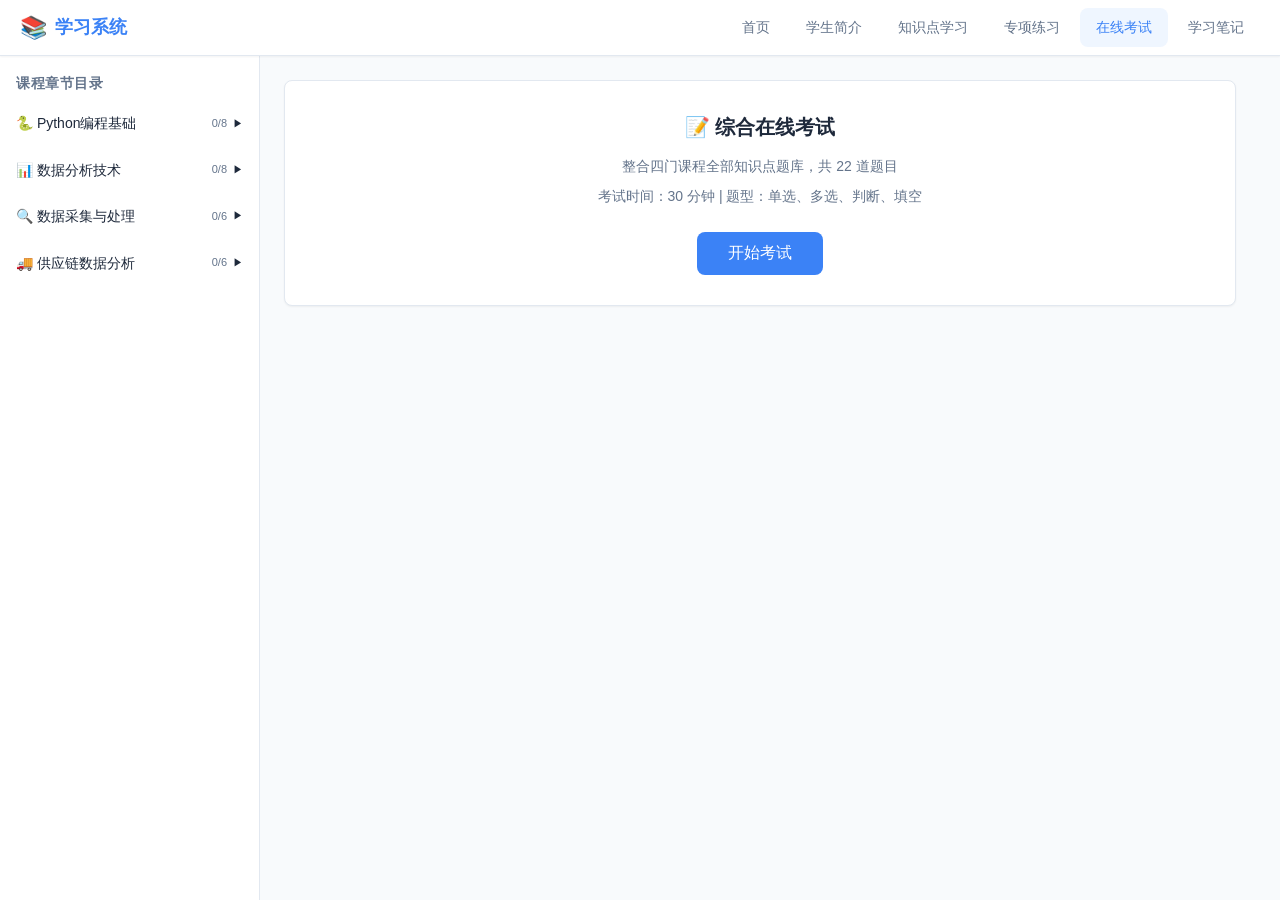
==== exam.html @ d128a082 "重构为多页面架构：每个按钮对应独立HTML页面 - 6个独立页面：首页/学生简介/知识点学习/专项练习/在线考试/学习笔记 - 共享 style.css + common.js，localStorag" ====
<!DOCTYPE html>
<html lang="zh-CN">
<head>
<meta charset="UTF-8">
<meta name="viewport" content="width=device-width, initial-scale=1.0">
<title>在线考试 - 学生学习系统</title>
<link rel="stylesheet" href="style.css">
</head>
<body data-page="exam">

<nav class="navbar">
  <div class="logo"><a href="index.html"><span>&#x1F4DA;</span> 学习系统</a></div>
  <button class="menu-toggle" id="menuToggle">&#x2630;</button>
  <ul class="nav-links" id="navLinks">
    <li><a href="index.html" data-page="home">首页</a></li>
    <li><a href="profile.html" data-page="profile">学生简介</a></li>
    <li><a href="learning.html" data-page="learning">知识点学习</a></li>
    <li><a href="practice.html" data-page="practice">专项练习</a></li>
    <li><a href="exam.html" data-page="exam">在线考试</a></li>
    <li><a href="notes.html" data-page="notes">学习笔记</a></li>
  </ul>
</nav>

<div class="page-wrapper">
  <aside class="sidebar" id="sidebar">
    <div class="sidebar-title">课程章节目录</div>
    <div class="course-group" id="sidebarCourses"></div>
  </aside>
  <div class="sidebar-overlay" id="sidebarOverlay"></div>
  <main class="main-content">
    <div id="examContent"></div>
  </main>
</div>

<button id="mobileSidebarBtn">&#x2630; 目录</button>

<script src="common.js"></script>
<script>
// 生成考试题目（随机打乱）
var examQuestions = [];
for (var course in quizData) {
  quizData[course].forEach(function(q) { examQuestions.push({q: q, course: course}); });
}
for (var i = examQuestions.length - 1; i > 0; i--) {
  var j = Math.floor(Math.random() * (i + 1));
  var tmp = examQuestions[i]; examQuestions[i] = examQuestions[j]; examQuestions[j] = tmp;
}

var examState = {
  started: false,
  submitted: false,
  timeLeft: 1800,
  answers: {},
  currentQ: 0,
  timer: null
};

function renderExam() {
  var container = document.getElementById('examContent');

  if (!examState.started) {
    var historyHtml = '';
    var examHistory = getState('examHistory', []);
    if (examHistory.length > 0) {
      historyHtml = '<div style="margin-top:20px;text-align:left;"><h4>历史成绩记录</h4><table class="data-table"><tr><th>日期</th><th>得分</th><th>正确/总题</th></tr>';
      examHistory.slice(-5).reverse().forEach(function(h) {
        historyHtml += '<tr><td>' + h.date + '</td><td>' + h.score + '分</td><td>' + h.correct + '/' + h.total + '</td></tr>';
      });
      historyHtml += '</table></div>';
    }
    container.innerHTML = '<div class="card exam-header"><h2>📝 综合在线考试</h2><p>整合四门课程全部知识点题库，共 ' + examQuestions.length + ' 道题目</p><p style="color:var(--text-secondary);">考试时间：30 分钟 | 题型：单选、多选、判断、填空</p><button class="btn btn-primary" style="margin-top:16px;font-size:16px;padding:10px 30px;" onclick="startExam()">开始考试</button>' + historyHtml + '</div>';
    return;
  }

  if (examState.submitted) {
    showExamResult(container);
    return;
  }

  // 答题中
  var qIdx = examState.currentQ;
  var q = examQuestions[qIdx].q;
  container.innerHTML = '<div class="card"><div style="display:flex;justify-content:space-between;align-items:center;"><h3>在线考试中...</h3><div class="timer" id="examTimer">' + formatTime(examState.timeLeft) + '</div></div></div>' +
    '<div class="quiz-card" id="exam-quiz-' + qIdx + '">' +
      '<div class="q-header"><span class="q-num">第' + (qIdx+1) + '题 / 共' + examQuestions.length + '题</span>' +
      '<span class="q-type tag ' + (q.type==='single'?'tag-blue':q.type==='multi'?'tag-yellow':q.type==='judge'?'tag-green':'tag-red') + '">' +
      (q.type==='single'?'单选题':q.type==='multi'?'多选题':q.type==='judge'?'判断题':'填空题') + '</span></div>' +
      '<div class="q-text">' + q.q + '</div>' +
      renderExamOptions(q, qIdx) +
    '</div>' +
    '<div class="exam-nav">' +
      '<button class="btn btn-outline" onclick="prevExamQ()"' + (qIdx === 0 ? ' disabled' : '') + '>← 上一题</button>' +
      '<span class="q-indicator">' + (qIdx+1) + ' / ' + examQuestions.length + '</span>' +
      '<button class="btn btn-outline" onclick="nextExamQ()">' + (qIdx === examQuestions.length - 1 ? '提交试卷' : '下一题 →') + '</button>' +
    '</div>' +
    '<button class="btn btn-danger" style="width:100%;margin-top:12px;" onclick="submitExam()">提交试卷</button>';
  restoreExamUI(q, qIdx);
}

function renderExamOptions(q, qIdx) {
  var h = '';
  if (q.type === 'single') {
    q.options.forEach(function(opt, j) { h += '<label class="option" id="exam-opt-' + qIdx + '-' + j + '" onclick="selectExamSingle(' + qIdx + ', ' + j + ')"><input type="radio" name="exam-q' + qIdx + '" value="' + j + '" style="margin-right:8px;">' + String.fromCharCode(65+j) + '. ' + opt + '</label>'; });
  } else if (q.type === 'multi') {
    q.options.forEach(function(opt, j) { h += '<label class="option" id="exam-opt-' + qIdx + '-' + j + '" onclick="selectExamMulti(' + qIdx + ', ' + j + ')"><input type="checkbox" name="exam-q' + qIdx + '" value="' + j + '" style="margin-right:8px;">' + String.fromCharCode(65+j) + '. ' + opt + '</label>'; });
  } else if (q.type === 'judge') {
    h += '<label class="option" id="exam-opt-' + qIdx + '-0" onclick="selectExamSingle(' + qIdx + ', 0)"><input type="radio" name="exam-q' + qIdx + '" value="0" style="margin-right:8px;">正确</label><label class="option" id="exam-opt-' + qIdx + '-1" onclick="selectExamSingle(' + qIdx + ', 1)"><input type="radio" name="exam-q' + qIdx + '" value="1" style="margin-right:8px;">错误</label>';
  } else {
    h += '<input type="text" id="exam-fill-' + qIdx + '" placeholder="请输入答案..." style="width:100%;padding:10px;border:1px solid var(--border);border-radius:var(--radius);font-size:14px;">';
  }
  return h;
}

function selectExamSingle(qIdx, optIdx) {
  examState.answers[qIdx] = optIdx;
  var card = document.getElementById('exam-quiz-' + qIdx);
  if (card) { var opts = card.querySelectorAll('.option'); for (var i = 0; i < opts.length; i++) opts[i].classList.remove('selected'); }
  var o = document.getElementById('exam-opt-' + qIdx + '-' + optIdx);
  if (o) o.classList.add('selected');
}

function selectExamMulti(qIdx, optIdx) {
  if (!examState.answers[qIdx]) examState.answers[qIdx] = [];
  var arr = examState.answers[qIdx];
  var idx = arr.indexOf(optIdx);
  if (idx > -1) arr.splice(idx, 1); else arr.push(optIdx);
  document.getElementById('exam-opt-' + qIdx + '-' + optIdx).classList.toggle('selected');
}

function saveExamAnswer(qIdx) {
  var q = examQuestions[qIdx].q;
  if (q.type === 'fill') { var input = document.getElementById('exam-fill-' + qIdx); examState.answers[qIdx] = input ? input.value.trim() : ''; }
  else if (q.type === 'multi') { var cb = document.querySelectorAll('input[name="exam-q' + qIdx + '"]:checked'); examState.answers[qIdx] = Array.from(cb).map(function(c) { return parseInt(c.value); }); }
  else { var sel = document.querySelector('input[name="exam-q' + qIdx + '"]:checked'); examState.answers[qIdx] = sel ? parseInt(sel.value) : null; }
}

function restoreExamUI(q, qIdx) {
  if (examState.answers[qIdx] === undefined || examState.answers[qIdx] === null) return;
  if (q.type === 'multi') {
    (examState.answers[qIdx] || []).forEach(function(v) { document.getElementById('exam-opt-' + qIdx + '-' + v).classList.add('selected'); });
  } else if (q.type === 'fill') {
    var input = document.getElementById('exam-fill-' + qIdx); if (input) input.value = examState.answers[qIdx];
  } else {
    document.getElementById('exam-opt-' + qIdx + '-' + examState.answers[qIdx]).classList.add('selected');
  }
}

function startExam() {
  examState.started = true;
  examState.submitted = false;
  examState.answers = {};
  examState.timeLeft = 1800;
  examState.currentQ = 0;
  if (examState.timer) clearInterval(examState.timer);
  examState.timer = setInterval(function() {
    examState.timeLeft--;
    var el = document.getElementById('examTimer'); if (el) el.textContent = formatTime(examState.timeLeft);
    if (examState.timeLeft <= 300 && el) el.style.color = 'var(--danger)';
    if (examState.timeLeft <= 0) { clearInterval(examState.timer); submitExam(); }
  }, 1000);
  renderExam();
}

function nextExamQ() {
  saveExamAnswer(examState.currentQ);
  if (examState.currentQ === examQuestions.length - 1) { submitExam(); return; }
  examState.currentQ++;
  renderExam();
}

function prevExamQ() {
  if (examState.currentQ > 0) { saveExamAnswer(examState.currentQ); examState.currentQ--; renderExam(); }
}

function submitExam() {
  saveExamAnswer(examState.currentQ);
  if (examState.timer) clearInterval(examState.timer);
  examState.submitted = true;
  var correct = 0;
  examQuestions.forEach(function(eq, i) {
    if (checkExamAnswer(eq.q, examState.answers[i])) correct++;
  });
  var score = Math.round(correct / examQuestions.length * 100);
  var examHistory = getState('examHistory', []);
  examHistory.push({ date: new Date().toLocaleDateString('zh-CN'), score: score, correct: correct, total: examQuestions.length });
  setState('examHistory', examHistory);
  renderExam();
}

function checkExamAnswer(q, userAnswer) {
  if (userAnswer === undefined || userAnswer === null || userAnswer === '') return false;
  if (q.type === 'multi') { var correct = q.answer.slice().sort().join(','); var user = (userAnswer || []).slice().sort().join(','); return correct === user; }
  if (q.type === 'fill') return userAnswer.replace(/\s+/g, '') === q.answer.replace(/\s+/g, '');
  if (q.type === 'judge') return (userAnswer === 0 && q.answer === true) || (userAnswer === 1 && q.answer === false);
  return userAnswer === q.answer;
}

function showExamResult(container) {
  var correct = 0; var wrongQuestions = [];
  examQuestions.forEach(function(eq, i) {
    if (checkExamAnswer(eq.q, examState.answers[i])) correct++;
    else wrongQuestions.push({q: eq.q, idx: i});
  });
  var score = Math.round(correct / examQuestions.length * 100);
  var html = '<div class="card score-card"><h2>考试完成！</h2><div class="score">' + score + '</div><p style="font-size:18px;">正确 ' + correct + ' / ' + examQuestions.length + ' 题</p>';
  if (score >= 80) html += '<p style="color:var(--success);">🎉 优秀！你对知识点掌握得很好！</p>';
  else if (score >= 60) html += '<p style="color:var(--warning);">📖 不错，继续加油！</p>';
  else html += '<p style="color:var(--danger);">📚 需要加强学习，建议回顾各章节。</p>';
  html += '</div>';

  if (wrongQuestions.length > 0) {
    html += '<div class="card"><h3>错题汇总（' + wrongQuestions.length + ' 道）</h3>';
    wrongQuestions.forEach(function(wq) {
      var userAnswer = examState.answers[wq.idx];
      html += '<div class="quiz-card"><p><strong>第' + (wq.idx+1) + '题</strong> <span class="tag tag-red">答错</span></p><p>' + wq.q.q + '</p>' +
        '<p style="color:var(--danger);">你的答案：' + formatExamAnswer(wq.q, userAnswer) + '</p>' +
        '<p style="color:var(--success);">正确答案：' + formatExamCorrectAnswer(wq.q) + '</p>' +
        '<p style="color:var(--text-secondary);">解析：' + wq.q.explain + '</p></div>';
    });
    html += '</div>';
  }
  html += '<button class="btn btn-primary" onclick="examState.started=false;examState.submitted=false;examState.answers={};renderExam();">重新考试</button>';
  container.innerHTML = html;
}

function formatExamAnswer(q, ans) {
  if (ans === undefined || ans === null || ans === '') return '（未作答）';
  if (q.type === 'multi') return (ans || []).map(function(a) { return q.options[a]; }).join('、');
  if (q.type === 'judge') return ans === 0 ? '正确' : '错误';
  if (q.type === 'fill') return ans;
  return q.options[ans];
}

function formatExamCorrectAnswer(q) {
  if (q.type === 'multi') return q.answer.map(function(a) { return q.options[a]; }).join('、');
  if (q.type === 'judge') return q.answer ? '正确' : '错误';
  if (q.type === 'fill') return q.answer;
  return q.options[q.answer];
}

function formatTime(seconds) {
  var m = Math.floor(seconds / 60); var s = seconds % 60;
  return m + ':' + (s < 10 ? '0' : '') + s;
}

renderSidebar(null, null);
renderExam();
setupMobile();
</script>
</body>
</html>
---- style.css ----
/* ==================== CSS 变量与全局样式 ==================== */
:root {
  --bg: #f8fafc;
  --surface: #ffffff;
  --border: #e2e8f0;
  --text: #1e293b;
  --text-secondary: #64748b;
  --primary: #3b82f6;
  --primary-light: #eff6ff;
  --primary-dark: #2563eb;
  --accent: #06b6d4;
  --success: #10b981;
  --warning: #f59e0b;
  --danger: #ef4444;
  --shadow-sm: 0 1px 2px rgba(0,0,0,0.05);
  --shadow: 0 1px 3px rgba(0,0,0,0.1), 0 1px 2px rgba(0,0,0,0.06);
  --shadow-md: 0 4px 6px rgba(0,0,0,0.07), 0 2px 4px rgba(0,0,0,0.06);
  --radius: 8px;
  --transition: 0.2s ease;
  --sidebar-width: 260px;
  --navbar-height: 56px;
}

* { margin: 0; padding: 0; box-sizing: border-box; }

body {
  font-family: -apple-system, BlinkMacSystemFont, 'Segoe UI', 'PingFang SC', 'Microsoft YaHei', sans-serif;
  background: var(--bg);
  color: var(--text);
  line-height: 1.6;
  min-height: 100vh;
}

a { color: var(--primary); text-decoration: none; }
a:hover { color: var(--primary-dark); }

/* ==================== 顶部导航栏 ==================== */
.navbar {
  position: fixed; top: 0; left: 0; right: 0; z-index: 110;
  height: var(--navbar-height);
  background: var(--surface);
  border-bottom: 1px solid var(--border);
  box-shadow: var(--shadow-sm);
  display: flex; align-items: center; justify-content: space-between;
  padding: 0 20px;
}
.navbar .logo {
  font-size: 18px; font-weight: 700; color: var(--primary);
  display: flex; align-items: center; gap: 8px;
}
.navbar .logo span { font-size: 22px; }
.navbar .logo a { color: var(--primary); display: flex; align-items: center; gap: 8px; }
.nav-links { display: flex; gap: 4px; list-style: none; }
.nav-links li a {
  display: block; padding: 8px 16px; border-radius: var(--radius);
  color: var(--text-secondary); font-size: 14px; font-weight: 500;
  transition: all var(--transition);
}
.nav-links li a:hover,
.nav-links li a.active { background: var(--primary-light); color: var(--primary); }
.menu-toggle {
  display: none; background: none; border: none; font-size: 24px;
  cursor: pointer; color: var(--text); padding: 4px 8px;
}

/* ==================== 布局 ==================== */
.page-wrapper { display: flex; padding-top: var(--navbar-height); min-height: 100vh; }

/* ==================== 侧边栏 ==================== */
.sidebar {
  width: var(--sidebar-width); min-width: var(--sidebar-width);
  background: var(--surface); border-right: 1px solid var(--border);
  position: fixed; top: var(--navbar-height); bottom: 0; left: 0;
  overflow-y: auto; padding: 16px 0; z-index: 90;
  transition: transform var(--transition);
}
.sidebar-title {
  font-size: 14px; font-weight: 600; color: var(--text-secondary);
  padding: 0 16px 8px; text-transform: uppercase; letter-spacing: 0.5px;
}
.sidebar .course-group { margin-bottom: 4px; }
.sidebar .course-header {
  display: flex; align-items: center; justify-content: space-between;
  padding: 10px 16px; cursor: pointer; font-size: 14px; font-weight: 500;
  color: var(--text); transition: background var(--transition);
}
.sidebar .course-header:hover { background: var(--primary-light); }
.sidebar .course-header .arrow { font-size: 10px; transition: transform var(--transition); }
.sidebar .course-header.open .arrow { transform: rotate(90deg); }
.sidebar .chapter-list { display: none; }
.sidebar .chapter-list.open { display: block; }
.sidebar .chapter-list a {
  display: block; padding: 6px 16px 6px 36px; font-size: 13px;
  color: var(--text-secondary); transition: all var(--transition);
  border-left: 2px solid transparent;
}
.sidebar .chapter-list a:hover,
.sidebar .chapter-list a.active {
  color: var(--primary); background: var(--primary-light);
  border-left-color: var(--primary);
}
.sidebar-overlay { display: none; }

/* ==================== 主内容区 ==================== */
.main-content {
  margin-left: var(--sidebar-width);
  flex: 1; padding: 24px;
  max-width: 1000px; width: 100%;
}

/* ==================== 卡片样式 ==================== */
.card {
  background: var(--surface); border: 1px solid var(--border);
  border-radius: var(--radius); padding: 24px; margin-bottom: 20px;
  box-shadow: var(--shadow-sm);
}
.card h2 { font-size: 20px; margin-bottom: 12px; color: var(--text); }
.card h3 { font-size: 16px; margin: 16px 0 8px; color: var(--text); }
.card p { color: var(--text-secondary); font-size: 14px; margin-bottom: 8px; }

/* 标签 */
.tag {
  display: inline-block; padding: 2px 10px; border-radius: 12px;
  font-size: 12px; font-weight: 500;
}
.tag-blue { background: #dbeafe; color: #1e40af; }
.tag-green { background: #d1fae5; color: #065f46; }
.tag-yellow { background: #fef3c7; color: #92400e; }
.tag-red { background: #fee2e2; color: #991b1b; }

/* 进度条 */
.progress-bar {
  height: 8px; background: #e2e8f0; border-radius: 4px; overflow: hidden; margin: 8px 0;
}
.progress-bar .fill {
  height: 100%; background: var(--primary); border-radius: 4px;
  transition: width 0.5s ease;
}
.progress-label {
  display: flex; justify-content: space-between; font-size: 13px; color: var(--text-secondary);
}

/* ==================== 课程网格 ==================== */
.course-grid { display: grid; grid-template-columns: repeat(auto-fill, minmax(280px, 1fr)); gap: 16px; }
.course-card {
  background: var(--surface); border: 1px solid var(--border);
  border-radius: var(--radius); padding: 20px; cursor: pointer;
  transition: all var(--transition); box-shadow: var(--shadow-sm);
  display: block; color: var(--text);
}
.course-card:hover { box-shadow: var(--shadow-md); transform: translateY(-2px); color: var(--text); }
.course-card .icon { font-size: 32px; margin-bottom: 8px; }
.course-card h4 { font-size: 16px; margin-bottom: 6px; }
.course-card p { font-size: 13px; color: var(--text-secondary); }

/* ==================== 知识点面板 ==================== */
.knowledge-block {
  background: var(--primary-light); border: 1px solid #bfdbfe;
  border-radius: var(--radius); padding: 16px; margin: 12px 0;
}
.knowledge-block h4 { font-size: 15px; color: var(--primary-dark); margin-bottom: 6px; }
.knowledge-block ul { padding-left: 20px; }
.knowledge-block li { font-size: 13px; color: var(--text-secondary); margin: 4px 0; }

.summary-box {
  background: #fefce8; border: 1px solid #fde68a;
  border-radius: var(--radius); padding: 14px; margin: 12px 0;
}
.summary-box h4 { font-size: 14px; color: #a16207; margin-bottom: 4px; }

/* ==================== 按钮 ==================== */
.btn {
  display: inline-flex; align-items: center; gap: 6px;
  padding: 8px 16px; border-radius: var(--radius); font-size: 14px;
  font-weight: 500; border: 1px solid transparent; cursor: pointer;
  transition: all var(--transition); text-decoration: none;
}
.btn-primary { background: var(--primary); color: #fff; }
.btn-primary:hover { background: var(--primary-dark); color: #fff; }
.btn-outline { background: var(--surface); border-color: var(--border); color: var(--text); }
.btn-outline:hover { border-color: var(--primary); color: var(--primary); }
.btn-success { background: var(--success); color: #fff; }
.btn-success:hover { opacity: 0.9; color: #fff; }
.btn-danger { background: var(--danger); color: #fff; }
.btn-danger:hover { opacity: 0.9; color: #fff; }
.btn-sm { padding: 4px 10px; font-size: 12px; }

/* ==================== 代码编辑器 ==================== */
.code-editor-wrap {
  border: 1px solid var(--border); border-radius: var(--radius); overflow: hidden;
}
.code-editor-wrap textarea {
  width: 100%; height: 200px; padding: 14px;
  font-family: 'Cascadia Code', 'Fira Code', 'Consolas', monospace;
  font-size: 13px; line-height: 1.6; background: #1e293b; color: #e2e8f0;
  border: none; outline: none; resize: vertical; tab-size: 4;
}
.code-output {
  background: #0f172a; color: #94a3b8; padding: 12px 14px;
  font-family: 'Consolas', monospace; font-size: 13px;
  min-height: 40px; max-height: 150px; overflow-y: auto;
  white-space: pre-wrap;
}
.code-toolbar {
  display: flex; gap: 8px; padding: 10px; background: #f1f5f9;
  border-top: 1px solid var(--border);
}

/* ==================== 题目样式 ==================== */
.quiz-card {
  background: var(--surface); border: 1px solid var(--border);
  border-radius: var(--radius); padding: 20px; margin-bottom: 16px;
}
.quiz-card .q-header {
  display: flex; justify-content: space-between; align-items: center; margin-bottom: 10px;
}
.quiz-card .q-num { font-weight: 600; font-size: 15px; }
.quiz-card .q-type { font-size: 12px; }
.quiz-card .q-text { font-size: 14px; margin-bottom: 12px; }
.quiz-card .option {
  display: block; padding: 10px 14px; margin: 4px 0; border: 1px solid var(--border);
  border-radius: var(--radius); cursor: pointer; font-size: 14px;
  transition: all var(--transition);
}
.quiz-card .option:hover { background: var(--primary-light); border-color: var(--primary); }
.quiz-card .option.selected { background: var(--primary-light); border-color: var(--primary); }
.quiz-card .option.correct { background: #d1fae5; border-color: var(--success); }
.quiz-card .option.wrong { background: #fee2e2; border-color: var(--danger); }
.quiz-card input[type="text"] {
  width: 100%; padding: 10px; border: 1px solid var(--border);
  border-radius: var(--radius); font-size: 14px; margin: 8px 0;
}
.quiz-card .explain {
  display: none; margin-top: 10px; padding: 10px;
  background: #f0fdf4; border-radius: var(--radius);
}

/* ==================== 考试样式 ==================== */
.exam-header { text-align: center; padding: 30px; }
.exam-header .timer { font-size: 36px; font-weight: 700; color: var(--primary); }
.exam-nav { display: flex; justify-content: space-between; align-items: center; margin: 12px 0; }
.exam-nav .q-indicator { font-size: 14px; color: var(--text-secondary); }
.score-card { text-align: center; padding: 30px; }
.score-card .score { font-size: 64px; font-weight: 700; color: var(--primary); }

/* ==================== 笔记区 ==================== */
.notes-area textarea {
  width: 100%; height: 250px; padding: 14px; border: 1px solid var(--border);
  border-radius: var(--radius); font-size: 14px; font-family: inherit;
  resize: vertical; line-height: 1.6;
}

/* ==================== 表格 ==================== */
.data-table {
  width: 100%; border-collapse: collapse; font-size: 14px;
}
.data-table th, .data-table td {
  padding: 10px 14px; text-align: left; border-bottom: 1px solid var(--border);
}
.data-table th { background: #f8fafc; font-weight: 600; color: var(--text-secondary); }

/* ==================== 面包屑 ==================== */
.breadcrumb { font-size: 13px; color: var(--text-secondary); margin-bottom: 12px; }
.breadcrumb a { color: var(--text-secondary); }
.breadcrumb a:hover { color: var(--primary); }
.breadcrumb span { margin: 0 6px; }

/* ==================== 响应式设计 ==================== */
@media (max-width: 768px) {
  .menu-toggle { display: block; }
  .nav-links {
    display: none; position: absolute; top: var(--navbar-height); left: 0; right: 0;
    background: var(--surface); flex-direction: column; padding: 8px;
    border-bottom: 1px solid var(--border); box-shadow: var(--shadow-md);
  }
  .nav-links.open { display: flex; }

  .sidebar {
    transform: translateX(-100%); z-index: 99;
  }
  .sidebar.mobile-open { transform: translateX(0); }
  .sidebar-overlay {
    display: none; position: fixed; inset: 0; top: var(--navbar-height);
    background: rgba(0,0,0,0.3); z-index: 98;
  }
  .sidebar-overlay.show { display: block; }

  .main-content { margin-left: 0; padding: 16px; }
  .course-grid { grid-template-columns: 1fr; }
}

/* 移动端浮动目录按钮 */
#mobileSidebarBtn {
  position: fixed; bottom: 20px; right: 20px; z-index: 200;
  padding: 10px 16px; background: var(--primary); color: #fff;
  border: none; border-radius: 20px; font-size: 14px;
  cursor: pointer; box-shadow: var(--shadow-md); display: none;
}
@media (max-width: 768px) {
  #mobileSidebarBtn { display: block; }
}
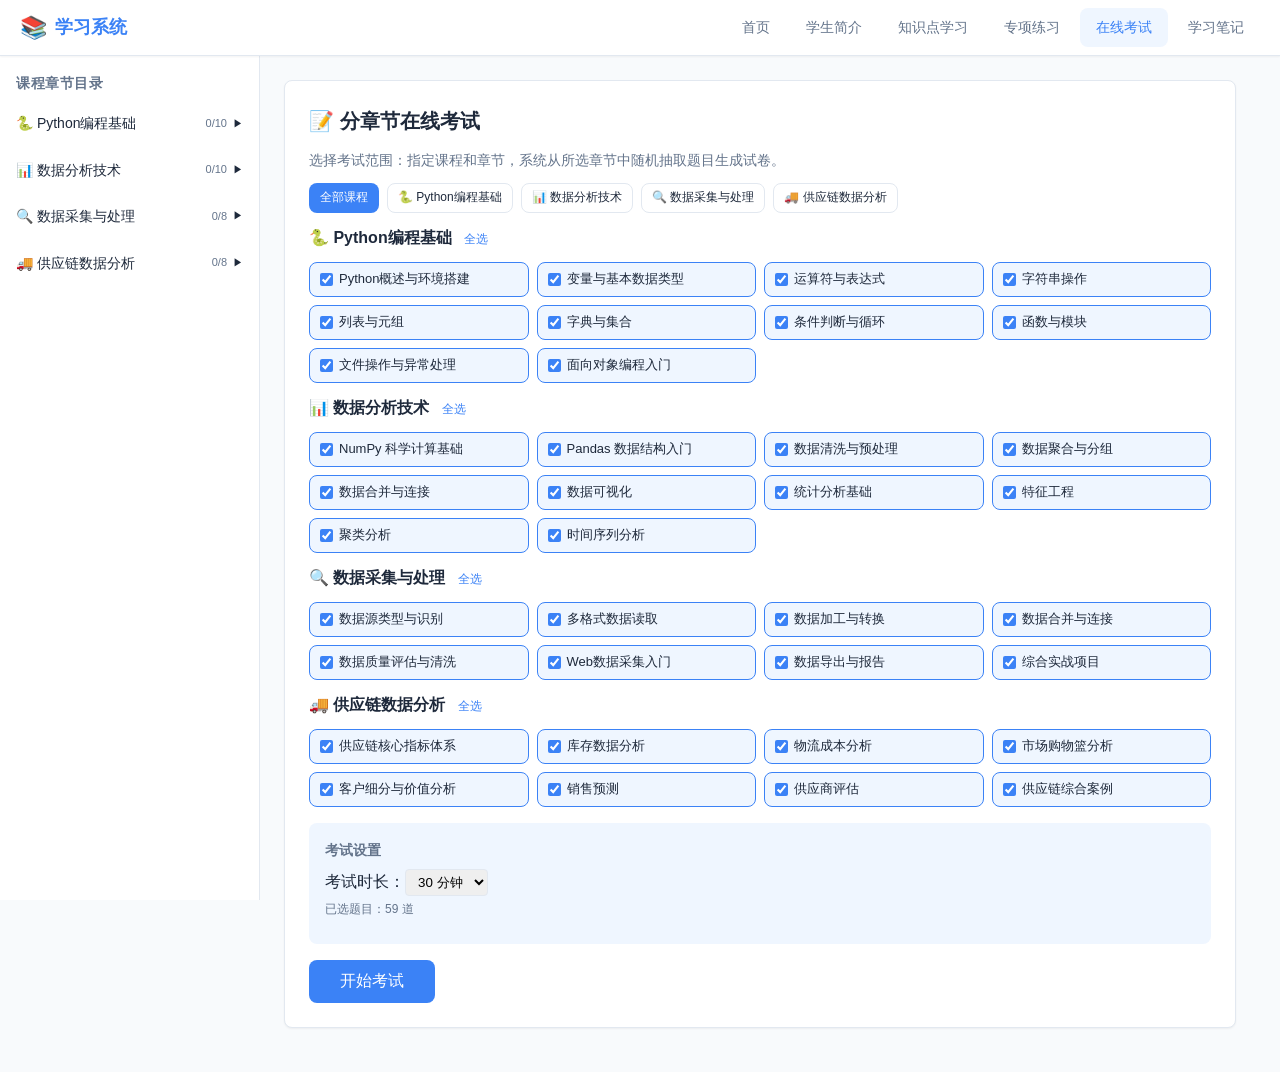
==== commit 6386d55d: "优化三个模块：分章节考试、代码完整展示、练习题目 - 考试页：支持按课程+章节选择考试范围，可选时长(10-60分钟) - 学习页：代码框自动撑开完整显示代码，超长时保留滚动条 - 练习页：代码分离到" ====
--- a/exam.html
+++ b/exam.html
@@ -5,6 +5,14 @@
 <meta name="viewport" content="width=device-width, initial-scale=1.0">
 <title>在线考试 - 学生学习系统</title>
 <link rel="stylesheet" href="style.css">
+<style>
+.chapter-select-grid { display: grid; grid-template-columns: repeat(auto-fill, minmax(200px, 1fr)); gap: 8px; margin: 12px 0; }
+.chapter-select-grid label { display: flex; align-items: center; gap: 6px; font-size: 13px; cursor: pointer; padding: 6px 10px; border: 1px solid var(--border); border-radius: var(--radius); transition: all var(--transition); }
+.chapter-select-grid label:hover { background: var(--primary-light); border-color: var(--primary); }
+.chapter-select-grid label.checked { background: var(--primary-light); border-color: var(--primary); }
+.chapter-select-grid input[type="checkbox"] { accent-color: var(--primary); }
+.select-all-btn { font-size: 12px; color: var(--primary); cursor: pointer; margin-left: 8px; }
+</style>
 </head>
 <body data-page="exam">
 
@@ -36,39 +44,18 @@
 
 <script src="common.js"></script>
 <script>
-// 生成考试题目（随机打乱）
 var examQuestions = [];
-for (var course in quizData) {
-  quizData[course].forEach(function(q) { examQuestions.push({q: q, course: course}); });
-}
-for (var i = examQuestions.length - 1; i > 0; i--) {
-  var j = Math.floor(Math.random() * (i + 1));
-  var tmp = examQuestions[i]; examQuestions[i] = examQuestions[j]; examQuestions[j] = tmp;
-}
-
 var examState = {
-  started: false,
-  submitted: false,
-  timeLeft: 1800,
-  answers: {},
-  currentQ: 0,
-  timer: null
+  started: false, submitted: false, timeLeft: 1800,
+  answers: {}, currentQ: 0, timer: null,
+  selectedCourse: null
 };
 
 function renderExam() {
   var container = document.getElementById('examContent');
 
   if (!examState.started) {
-    var historyHtml = '';
-    var examHistory = getState('examHistory', []);
-    if (examHistory.length > 0) {
-      historyHtml = '<div style="margin-top:20px;text-align:left;"><h4>历史成绩记录</h4><table class="data-table"><tr><th>日期</th><th>得分</th><th>正确/总题</th></tr>';
-      examHistory.slice(-5).reverse().forEach(function(h) {
-        historyHtml += '<tr><td>' + h.date + '</td><td>' + h.score + '分</td><td>' + h.correct + '/' + h.total + '</td></tr>';
-      });
-      historyHtml += '</table></div>';
-    }
-    container.innerHTML = '<div class="card exam-header"><h2>📝 综合在线考试</h2><p>整合四门课程全部知识点题库，共 ' + examQuestions.length + ' 道题目</p><p style="color:var(--text-secondary);">考试时间：30 分钟 | 题型：单选、多选、判断、填空</p><button class="btn btn-primary" style="margin-top:16px;font-size:16px;padding:10px 30px;" onclick="startExam()">开始考试</button>' + historyHtml + '</div>';
+    renderExamSetup(container);
     return;
   }
 
@@ -77,9 +64,156 @@
     return;
   }
 
-  // 答题中
+  renderExamQuestion(container);
+}
+
+function renderExamSetup(container) {
+  var html = '<div class="card"><h2>📝 分章节在线考试</h2>' +
+    '<p>选择考试范围：指定课程和章节，系统从所选章节中随机抽取题目生成试卷。</p>';
+
+  // 课程选择
+  html += '<div style="display:flex;gap:8px;flex-wrap:wrap;margin:12px 0;" id="examCourseTabs"></div>';
+
+  // 章节选择
+  html += '<div id="examChapterSelect" style="margin:8px 0;"></div>';
+
+  // 考试设置
+  html += '<div style="margin-top:16px;padding:16px;background:var(--primary-light);border-radius:var(--radius);">' +
+    '<p style="font-size:14px;"><strong>考试设置</strong></p>' +
+    '<div style="display:flex;gap:16px;flex-wrap:wrap;align-items:center;margin-top:8px;">' +
+      '<span>考试时长：<select id="examDuration" style="padding:4px 8px;border:1px solid var(--border);border-radius:4px;">' +
+        '<option value="600">10 分钟</option><option value="1200">20 分钟</option><option value="1800" selected>30 分钟</option><option value="2700">45 分钟</option><option value="3600">60 分钟</option></select></span>' +
+    '</div>' +
+    '<p style="font-size:12px;margin-top:4px;color:var(--text-secondary);" id="examQuestionCount">已选题目：计算中...</p>' +
+  '</div>';
+
+  html += '<button class="btn btn-primary" style="margin-top:16px;font-size:16px;padding:10px 30px;" onclick="startExam()">开始考试</button>';
+
+  // 历史成绩
+  var examHistory = getState('examHistory', []);
+  if (examHistory.length > 0) {
+    html += '<div style="margin-top:20px;"><h4>历史成绩记录</h4><table class="data-table"><tr><th>日期</th><th>范围</th><th>得分</th><th>正确/总题</th></tr>';
+    examHistory.slice(-8).reverse().forEach(function(h) {
+      html += '<tr><td>' + h.date + '</td><td>' + (h.scope || '综合') + '</td><td>' + h.score + '分</td><td>' + h.correct + '/' + h.total + '</td></tr>';
+    });
+    html += '</table></div>';
+  }
+
+  container.innerHTML = html;
+
+  // 渲染课程Tab
+  renderExamCourseTabs();
+  updateExamChapterSelect();
+}
+
+function renderExamCourseTabs() {
+  var tabs = document.getElementById('examCourseTabs');
+  if (!tabs) return;
+  var html = '<a href="javascript:void(0)" class="btn btn-sm ' + (examState.selectedCourse === null ? 'btn-primary' : 'btn-outline') + '" onclick="examState.selectedCourse=null;updateExamChapterSelect();renderExamCourseTabs();">全部课程</a>';
+  courses.forEach(function(c) {
+    html += '<a href="javascript:void(0)" class="btn btn-sm ' + (examState.selectedCourse === c.id ? 'btn-primary' : 'btn-outline') + '" onclick="examState.selectedCourse=\'' + c.id + '\';updateExamChapterSelect();renderExamCourseTabs();">' + c.icon + ' ' + c.title + '</a>';
+  });
+  tabs.innerHTML = html;
+}
+
+function updateExamChapterSelect() {
+  var container = document.getElementById('examChapterSelect');
+  if (!container) return;
+  var selected = examState.selectedCourse;
+
+  var coursesToShow = selected ? courses.filter(function(c) { return c.id === selected; }) : courses;
+  var html = '';
+  coursesToShow.forEach(function(c) {
+    html += '<div style="margin-bottom:8px;"><strong>' + c.icon + ' ' + c.title + '</strong> <a href="javascript:void(0)" class="select-all-btn" onclick="toggleAllChapters(\'' + c.id + '\')">全选</a></div>';
+    html += '<div class="chapter-select-grid" id="chapter-grid-' + c.id + '">';
+    c.chapters.forEach(function(ch, i) {
+      html += '<label id="ch-label-' + c.id + '-' + i + '" class="checked" onclick="toggleChapterCheck(this)">' +
+        '<input type="checkbox" checked data-course="' + c.id + '" data-chapter="' + i + '"> ' + ch.title.replace(/第\d+章 /, '') + '</label>';
+    });
+    html += '</div>';
+  });
+  container.innerHTML = html;
+  updateQuestionCount();
+}
+
+function toggleChapterCheck(label) {
+  label.classList.toggle('checked');
+  var cb = label.querySelector('input[type="checkbox"]');
+  cb.checked = !cb.checked;
+  updateQuestionCount();
+}
+
+function toggleAllChapters(courseId) {
+  var grid = document.getElementById('chapter-grid-' + courseId);
+  if (!grid) return;
+  var labels = grid.querySelectorAll('label');
+  var allChecked = true;
+  labels.forEach(function(l) { if (!l.classList.contains('checked')) allChecked = false; });
+
+  labels.forEach(function(l) {
+    var cb = l.querySelector('input[type="checkbox"]');
+    if (allChecked) { l.classList.remove('checked'); cb.checked = false; }
+    else { l.classList.add('checked'); cb.checked = true; }
+  });
+  updateQuestionCount();
+}
+
+function updateQuestionCount() {
+  var count = 0;
+  document.querySelectorAll('.chapter-select-grid input[type="checkbox"]:checked').forEach(function(cb) {
+    var cid = cb.dataset.course;
+    var ch = cb.dataset.chapter;
+    if (chapterExercises[cid] && chapterExercises[cid][ch]) {
+      count += chapterExercises[cid][ch].length;
+    }
+  });
+  var el = document.getElementById('examQuestionCount');
+  if (el) el.textContent = '已选题目：' + count + ' 道' + (count === 0 ? '（请至少选择一章）' : '');
+}
+
+function startExam() {
+  // 收集选中的题目
+  examQuestions = [];
+  document.querySelectorAll('.chapter-select-grid input[type="checkbox"]:checked').forEach(function(cb) {
+    var cid = cb.dataset.course;
+    var ch = cb.dataset.chapter;
+    if (chapterExercises[cid] && chapterExercises[cid][ch]) {
+      chapterExercises[cid][ch].forEach(function(q) {
+        examQuestions.push({ q: q, course: cid, chapter: ch });
+      });
+    }
+  });
+
+  if (examQuestions.length === 0) { alert('请至少选择一章题目！'); return; }
+
+  // 随机打乱
+  for (var i = examQuestions.length - 1; i > 0; i--) {
+    var j = Math.floor(Math.random() * (i + 1));
+    var t = examQuestions[i]; examQuestions[i] = examQuestions[j]; examQuestions[j] = t;
+  }
+
+  var duration = parseInt(document.getElementById('examDuration').value);
+
+  examState.started = true;
+  examState.submitted = false;
+  examState.answers = {};
+  examState.timeLeft = duration;
+  examState.currentQ = 0;
+  if (examState.timer) clearInterval(examState.timer);
+  examState.timer = setInterval(function() {
+    examState.timeLeft--;
+    var el = document.getElementById('examTimer');
+    if (el) { el.textContent = formatTime(examState.timeLeft); if (examState.timeLeft <= 300) el.style.color = 'var(--danger)'; }
+    if (examState.timeLeft <= 0) { clearInterval(examState.timer); submitExam(); }
+  }, 1000);
+  renderExam();
+}
+
+function renderExamQuestion(container) {
   var qIdx = examState.currentQ;
-  var q = examQuestions[qIdx].q;
+  var eq = examQuestions[qIdx];
+  var q = eq.q;
+
   container.innerHTML = '<div class="card"><div style="display:flex;justify-content:space-between;align-items:center;"><h3>在线考试中...</h3><div class="timer" id="examTimer">' + formatTime(examState.timeLeft) + '</div></div></div>' +
     '<div class="quiz-card" id="exam-quiz-' + qIdx + '">' +
       '<div class="q-header"><span class="q-num">第' + (qIdx+1) + '题 / 共' + examQuestions.length + '题</span>' +
@@ -137,28 +271,12 @@
 function restoreExamUI(q, qIdx) {
   if (examState.answers[qIdx] === undefined || examState.answers[qIdx] === null) return;
   if (q.type === 'multi') {
-    (examState.answers[qIdx] || []).forEach(function(v) { document.getElementById('exam-opt-' + qIdx + '-' + v).classList.add('selected'); });
+    (examState.answers[qIdx] || []).forEach(function(v) { var o = document.getElementById('exam-opt-' + qIdx + '-' + v); if (o) o.classList.add('selected'); });
   } else if (q.type === 'fill') {
     var input = document.getElementById('exam-fill-' + qIdx); if (input) input.value = examState.answers[qIdx];
   } else {
-    document.getElementById('exam-opt-' + qIdx + '-' + examState.answers[qIdx]).classList.add('selected');
-  }
-}
-
-function startExam() {
-  examState.started = true;
-  examState.submitted = false;
-  examState.answers = {};
-  examState.timeLeft = 1800;
-  examState.currentQ = 0;
-  if (examState.timer) clearInterval(examState.timer);
-  examState.timer = setInterval(function() {
-    examState.timeLeft--;
-    var el = document.getElementById('examTimer'); if (el) el.textContent = formatTime(examState.timeLeft);
-    if (examState.timeLeft <= 300 && el) el.style.color = 'var(--danger)';
-    if (examState.timeLeft <= 0) { clearInterval(examState.timer); submitExam(); }
-  }, 1000);
-  renderExam();
+    var o = document.getElementById('exam-opt-' + qIdx + '-' + examState.answers[qIdx]); if (o) o.classList.add('selected');
+  }
 }
 
 function nextExamQ() {
@@ -180,9 +298,10 @@
   examQuestions.forEach(function(eq, i) {
     if (checkExamAnswer(eq.q, examState.answers[i])) correct++;
   });
-  var score = Math.round(correct / examQuestions.length * 100);
+  var score = examQuestions.length > 0 ? Math.round(correct / examQuestions.length * 100) : 0;
+  var scopeName = examState.selectedCourse || '综合';
   var examHistory = getState('examHistory', []);
-  examHistory.push({ date: new Date().toLocaleDateString('zh-CN'), score: score, correct: correct, total: examQuestions.length });
+  examHistory.push({ date: new Date().toLocaleDateString('zh-CN'), score: score, correct: correct, total: examQuestions.length, scope: scopeName });
   setState('examHistory', examHistory);
   renderExam();
 }
@@ -199,9 +318,9 @@
   var correct = 0; var wrongQuestions = [];
   examQuestions.forEach(function(eq, i) {
     if (checkExamAnswer(eq.q, examState.answers[i])) correct++;
-    else wrongQuestions.push({q: eq.q, idx: i});
-  });
-  var score = Math.round(correct / examQuestions.length * 100);
+    else wrongQuestions.push({q: eq.q, idx: i, course: eq.course, chapter: eq.chapter});
+  });
+  var score = examQuestions.length > 0 ? Math.round(correct / examQuestions.length * 100) : 0;
   var html = '<div class="card score-card"><h2>考试完成！</h2><div class="score">' + score + '</div><p style="font-size:18px;">正确 ' + correct + ' / ' + examQuestions.length + ' 题</p>';
   if (score >= 80) html += '<p style="color:var(--success);">🎉 优秀！你对知识点掌握得很好！</p>';
   else if (score >= 60) html += '<p style="color:var(--warning);">📖 不错，继续加油！</p>';
@@ -228,14 +347,14 @@
   if (q.type === 'multi') return (ans || []).map(function(a) { return q.options[a]; }).join('、');
   if (q.type === 'judge') return ans === 0 ? '正确' : '错误';
   if (q.type === 'fill') return ans;
-  return q.options[ans];
+  return q.options ? q.options[ans] : ans;
 }
 
 function formatExamCorrectAnswer(q) {
   if (q.type === 'multi') return q.answer.map(function(a) { return q.options[a]; }).join('、');
   if (q.type === 'judge') return q.answer ? '正确' : '错误';
   if (q.type === 'fill') return q.answer;
-  return q.options[q.answer];
+  return q.options ? q.options[q.answer] : q.answer;
 }
 
 function formatTime(seconds) {
--- a/style.css
+++ b/style.css
@@ -205,6 +205,15 @@
   display: flex; gap: 8px; padding: 10px; background: #f1f5f9;
   border-top: 1px solid var(--border);
 }
+/* 学习页代码展示——自动撑开完整显示 */
+.code-editor-wrap textarea.code-display {
+  height: auto; min-height: 60px; max-height: 600px;
+  overflow-y: auto; resize: none; cursor: default;
+  background: #1e293b; color: #e2e8f0; padding: 14px;
+  font-family: 'Consolas', 'Fira Code', monospace;
+  font-size: 13px; line-height: 1.6;
+  width: 100%; border: none; outline: none;
+}
 
 /* ==================== 题目样式 ==================== */
 .quiz-card {
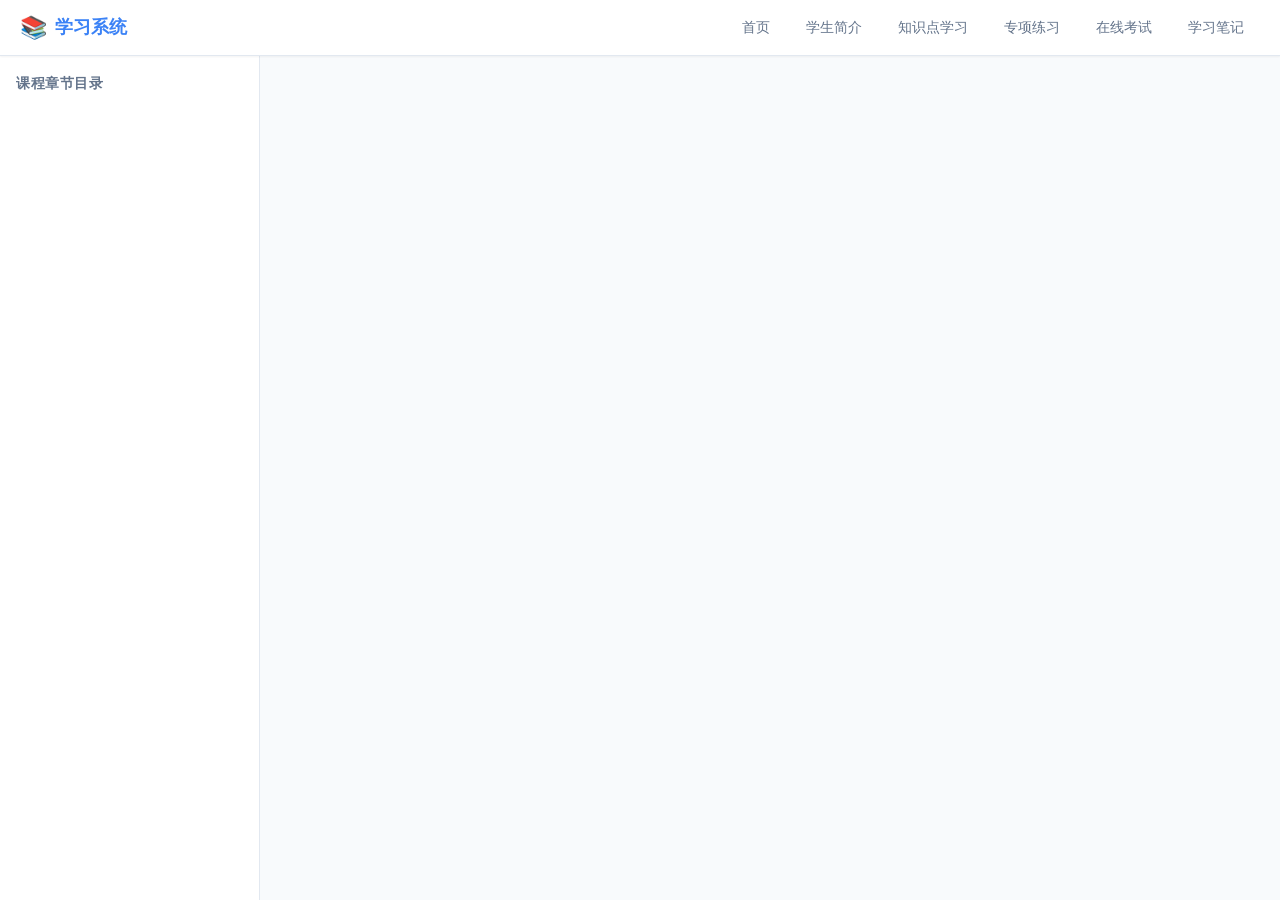
==== commit dba22620: "P1优化：SEO描述、404页面、移动端触控、脚本defer - 6个页面添加独立meta description标签 - 新建404.html友好错误页面 - 移动端按钮最小44px触控区域 - 外" ====
--- a/exam.html
+++ b/exam.html
@@ -3,6 +3,7 @@
 <head>
 <meta charset="UTF-8">
 <meta name="viewport" content="width=device-width, initial-scale=1.0">
+<meta name="description" content="在线考试系统——分课程分章节组卷、限时作答（10-60分钟）、自动批改计分、错题汇总与知识点解析、历史成绩记录。">
 <title>在线考试 - 学生学习系统</title>
 <link rel="stylesheet" href="style.css">
 <style>
@@ -42,7 +43,7 @@
 
 <button id="mobileSidebarBtn">&#x2630; 目录</button>
 
-<script src="common.js"></script>
+<script src="common.js" defer></script>
 <script>
 var examQuestions = [];
 var examState = {
--- a/style.css
+++ b/style.css
@@ -283,6 +283,8 @@
     border-bottom: 1px solid var(--border); box-shadow: var(--shadow-md);
   }
   .nav-links.open { display: flex; }
+  /* 移动端导航链接触控优化（至少44px） */
+  .nav-links li a { padding: 12px 16px; font-size: 15px; min-height: 44px; }
 
   .sidebar {
     transform: translateX(-100%); z-index: 99;
@@ -296,6 +298,12 @@
 
   .main-content { margin-left: 0; padding: 16px; }
   .course-grid { grid-template-columns: 1fr; }
+
+  /* 移动端按钮触控优化 */
+  .btn { min-height: 44px; padding: 10px 16px; font-size: 14px; }
+  .btn-sm { min-height: 36px; padding: 6px 12px; }
+  .course-card { padding: 16px; }
+  .quiz-card .option { padding: 12px 14px; min-height: 44px; }
 }
 
 /* 移动端浮动目录按钮 */
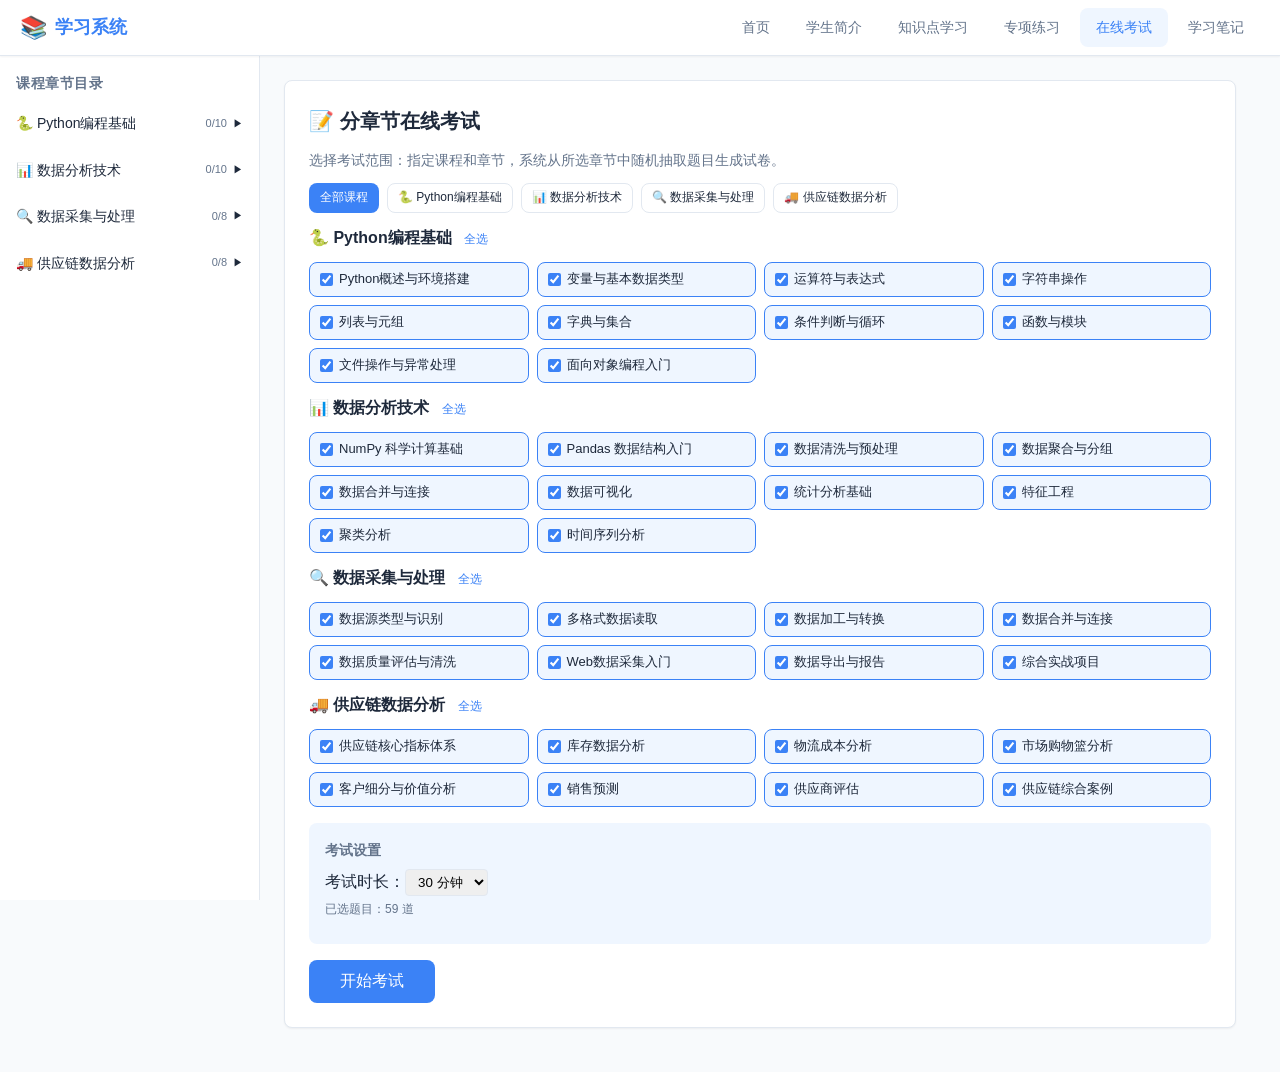
==== commit 1d56a992: "修复：移除common.js的defer属性，解决页面空白问题 defer导致common.js延迟执行，内联脚本先运行时找不到courses等变量" ====
--- a/exam.html
+++ b/exam.html
@@ -43,7 +43,7 @@
 
 <button id="mobileSidebarBtn">&#x2630; 目录</button>
 
-<script src="common.js" defer></script>
+<script src="common.js"></script>
 <script>
 var examQuestions = [];
 var examState = {
